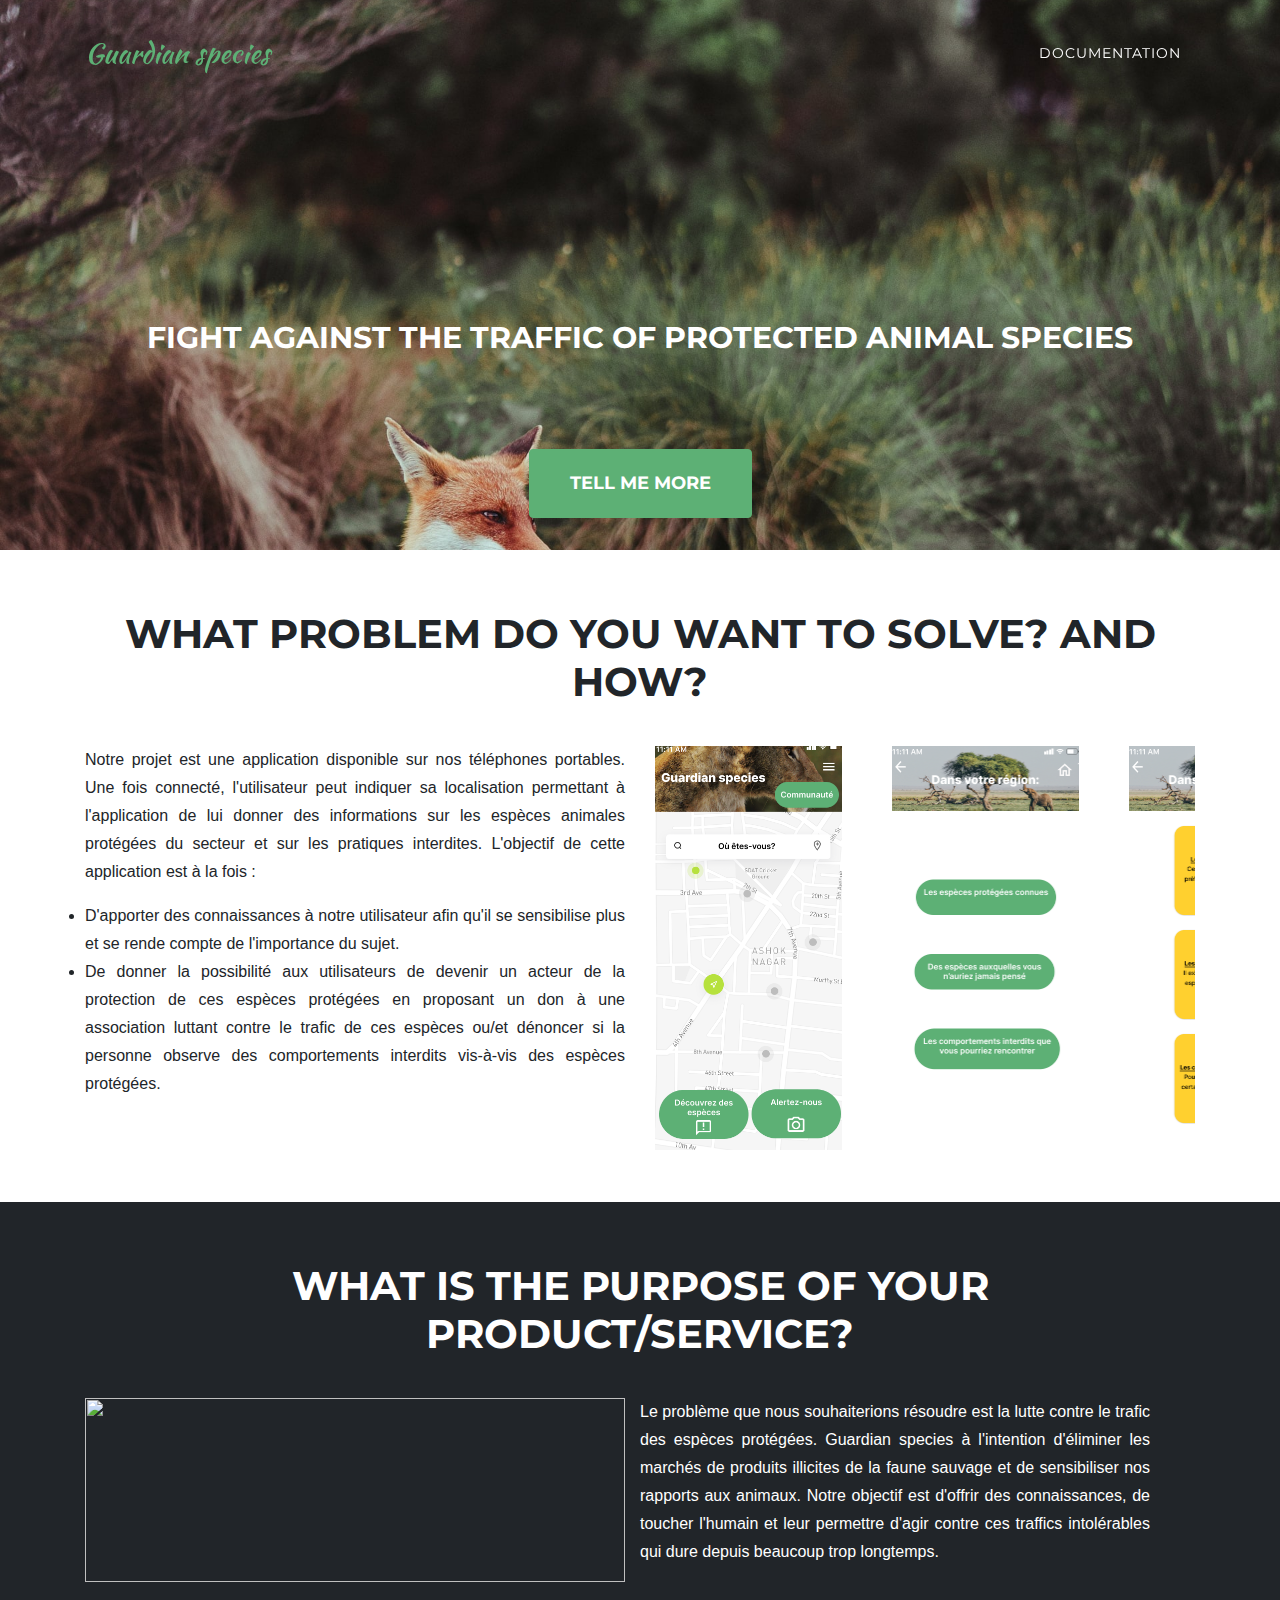
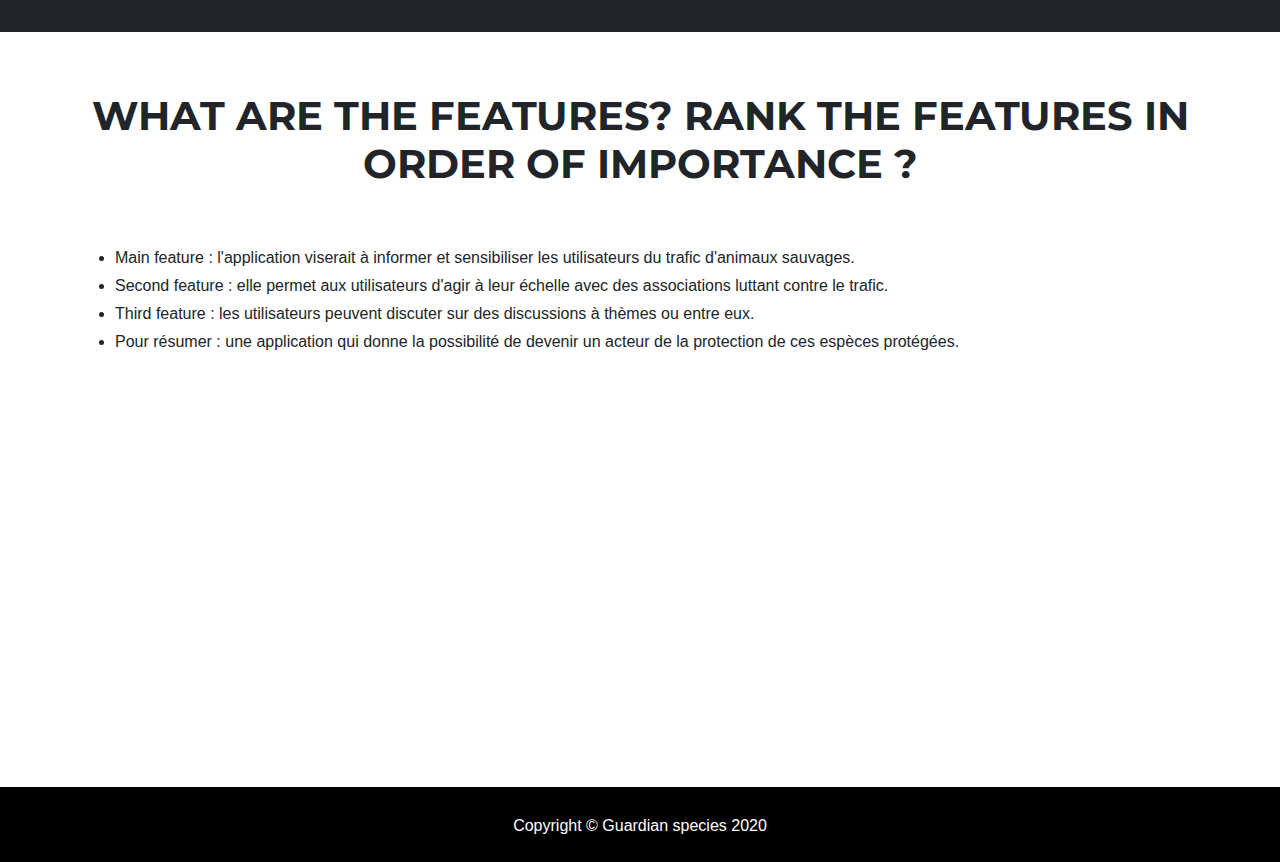
==== index.html @ 58dcd060 "first commit" ====
<!DOCTYPE html>
<html lang="en">

<head>

  <meta charset="utf-8">
  <meta name="viewport" content="width=device-width, initial-scale=1, shrink-to-fit=no">
  <meta name="description" content="">
  <meta name="author" content="">

  <title>Guardian species</title>

  <!-- Bootstrap core CSS -->
  <link rel="stylesheet" href="https://stackpath.bootstrapcdn.com/bootstrap/4.5.2/css/bootstrap.min.css" integrity="sha384-JcKb8q3iqJ61gNV9KGb8thSsNjpSL0n8PARn9HuZOnIxN0hoP+VmmDGMN5t9UJ0Z" crossorigin="anonymous">

  <link href="https://cdnjs.cloudflare.com/ajax/libs/font-awesome/5.15.1/css/all.min.css" rel="stylesheet" type="text/css">
  <link href="https://fonts.googleapis.com/css?family=Montserrat:400,700" rel="stylesheet" type="text/css">
  <link href='https://fonts.googleapis.com/css?family=Kaushan+Script' rel='stylesheet' type='text/css'>
  <link href='https://fonts.googleapis.com/css?family=Droid+Serif:400,700,400italic,700italic' rel='stylesheet' type='text/css'>
  <link href='https://fonts.googleapis.com/css?family=Roboto+Slab:400,100,300,700' rel='stylesheet' type='text/css'>

  <link href="index.css" rel="stylesheet">

</head>

<body id="page-top">

          <!-- Navigation -->
          <nav class="navbar navbar-expand-lg navbar-dark fixed-top" id="mainNav">
            <div class="container">
              <a class="navbar-brand js-scroll-trigger" href="./index.html#page-top">Guardian species</a>
              <button class="navbar-toggler navbar-toggler-right" type="button" data-toggle="collapse" data-target="#navbarResponsive" aria-controls="navbarResponsive" aria-expanded="false" aria-label="Toggle navigation">
                Menu
                <i class="fas fa-bars"></i>
              </button>
              <div class="collapse navbar-collapse" id="navbarResponsive">
                <ul class="navbar-nav text-uppercase ml-auto">
                  <li class="nav-item">
                    <a class="nav-link js-scroll-trigger" href="./doc.html">Documentation</a>
                  </li>
                </ul>
              </div>
            </div>
          </nav>

          <!-- Dropdown Work Processes -->


          <!-- Dropdown Work Processes end -->


  <!-- Header -->

  <header class="masthead">
    <div class="container" id="accueil">
      <div class="intro-text">
        <div class="intro-heading text-uppercase" style="font-size: 30px;">Fight against the traffic of protected animal species</div>


      <!-- Tell me more -->
                              <br>  
          <a class="btn btn-primary btn-xl text-uppercase js-scroll-trigger" href="#work">Tell Me More</a>
          </div>
          </div>
          </header>



      <!-- work -->
  <section class="page-section" id="work">
    <div class="container">

      <div class="row">
        <div class="col-lg-12 text-center">
          <h2 class="section-heading text-uppercase">What problem do you want to solve? And how?</h2>
        </div>
      </div>

      <div class="row">
<div class="container col-sm">
<p>
  Notre projet est une application disponible sur nos téléphones portables. Une fois connecté, l'utilisateur peut indiquer sa localisation permettant à l'application de lui donner des informations sur les espèces animales protégées du secteur et sur les pratiques interdites. L'objectif de cette application est à la fois :
  <li>D'apporter des connaissances à notre utilisateur afin qu'il se sensibilise plus et se rende compte de l'importance du sujet.  </li>
  <li>De donner la possibilité aux utilisateurs de devenir un acteur de la protection de ces espèces protégées en proposant un don à une association luttant contre le trafic de ces espèces ou/et dénoncer si la personne observe des comportements interdits vis-à-vis des espèces protégées.</li>
</p>
</div>

<div class="slider col-sm">
  <div class="slides">
    <div id="slide-1">
      <img src="assets/Home.png" alt="">
    </div>
    <div id="slide-2">
      <img src="assets/region0.png" alt="">
    </div>
    <div id="slide-3">
      <img src="assets/region.png" alt="">
    </div>
    <div id="slide-4">
      <img src="assets/prevent.png" alt="">
    </div>
    <div id="slide-5">
      <img src="assets/espece.png" alt="">
    </div>
  </div>
</div>
</div>   

    </section>



  <!-- work -->
  <section class="page-section" id="work-dark">
    <div class="container">

      <div class="row">
        <div class="col-lg-12 text-center">
          <h2 class="section-heading text-uppercase">What is the purpose of your product/service?</h2>
        </div>
      </div>


      <div class="row container">
<div class=" col-sm ">
<img src="./assets/section2.jpg" alt="">
</div>

<div class="col-sm text-desc">
  <p>
    Le problème que nous souhaiterions résoudre est la lutte contre le trafic des espèces protégées.
    Guardian species à l'intention d'éliminer les marchés de produits illicites de la faune sauvage et de sensibiliser nos rapports aux animaux. Notre objectif est d'offrir des connaissances, de toucher l'humain et leur permettre d'agir contre ces traffics intolérables qui dure depuis beaucoup trop longtemps.
  </p>
</div>
</div>   
</section>

  <!-- work -->
  <section class="page-section" id="work">
    <div class="container">

      <div class="row">
        <div class="col-lg-12 text-center">
          <h2 class="section-heading text-uppercase">What are the features? Rank the features in order of importance ?</h2>
        </div>
      </div>


      <div class="container">
<div class=" col-sm ">
<img src="./assets/section2.jpg" alt="">
</div>

<div class="col text-li">
  <p>
    <li>Main feature : l'application viserait à informer et sensibiliser les utilisateurs du trafic d'animaux sauvages.</li> 
    <li>Second feature : elle permet aux utilisateurs d'agir à leur échelle avec des associations luttant contre le trafic.</li> 
      <li>Third feature : les utilisateurs peuvent discuter sur des discussions à thèmes ou entre eux.</li> 
        <li>Pour résumer : une application qui donne la possibilité de devenir un acteur de la protection de ces espèces protégées.</li></p>
</div>

<div class="col-md-auto">
  <iframe width="727" height="409" src="https://www.youtube.com/embed/323F-kyEoKk" frameborder="0" allow="accelerometer; autoplay; clipboard-write; encrypted-media; gyroscope; picture-in-picture" allowfullscreen></iframe>
</div>

</div>   

    </section>


  <!-- Footer -->
  <footer class="footer">
          <p class="">Copyright &copy; Guardian species 2020</p>
  </footer>



  <!-- Bootstrap core JavaScript -->
  <script src="https://cdnjs.cloudflare.com/ajax/libs/jquery/3.5.1/jquery.min.js"></script>
  <script src="https://stackpath.bootstrapcdn.com/bootstrap/4.5.2/js/bootstrap.bundle.min.js"></script>
  


  <!-- Plugin JavaScript -->
  <script src="https://cdnjs.cloudflare.com/ajax/libs/jquery-easing/1.4.1/jquery.easing.min.js"></script>

  <!-- Custom scripts for this template -->
  <script src="index.js"></script>

</body>

</html>
---- index.css ----
/*!
 * Start Bootstrap - Agency v5.2.2 (https://startbootstrap.com/template-overviews/agency)
 * Copyright 2013-2019 Start Bootstrap
 * Licensed under MIT (https://github.com/BlackrockDigital/startbootstrap-agency/blob/master/LICENSE)
 */

body {
  overflow-x: hidden;
  font-family: 'Roboto Slab', -apple-system, BlinkMacSystemFont, 'Segoe UI', Roboto, 'Helvetica Neue', Arial, sans-serif, 'Apple Color Emoji', 'Segoe UI Emoji', 'Segoe UI Symbol', 'Noto Color Emoji';
}

p {
  line-height: 1.75;
  font-family: sans-serif;
  text-align: justify;}

li {
  line-height: 1.75;
  font-family: sans-serif;
  text-align: justify;}

a {
  color: #5DB075;
}

a:hover {
  color: #5DB075;
}

.text-primary {
  color: #5DB075 !important;
}

h1,
h2,
h3,
h4,
h5,
h6 {
  font-weight: 700;
  font-family: 'Montserrat', -apple-system, BlinkMacSystemFont, 'Segoe UI', Roboto, 'Helvetica Neue', Arial, sans-serif, 'Apple Color Emoji', 'Segoe UI Emoji', 'Segoe UI Symbol', 'Noto Color Emoji';
}

.page-section {
  padding: 60px 0;
  padding-bottom: 0px;
}

.page-section h2.section-heading {
  font-size: 40px;
  margin-top: 0;
  margin-bottom: 40px;
}

.page-section h3.section-subheading {
  font-size: 16px;
  font-weight: 400;
  font-style: italic;
  margin-bottom: 75px;
  text-transform: none;
  font-family: 'Droid Serif', -apple-system, BlinkMacSystemFont, 'Segoe UI', Roboto, 'Helvetica Neue', Arial, sans-serif, 'Apple Color Emoji', 'Segoe UI Emoji', 'Segoe UI Symbol', 'Noto Color Emoji';
}

@media (min-width: 768px) {
  section {
    padding: 150px 0;
  }
}

::-moz-selection {
  background: #5DB075;
  text-shadow: none;
}

::selection {
  background: #5DB075;
  text-shadow: none;
}

img::-moz-selection {
  background: transparent;
}

img::selection {
  background: transparent;
}

img::-moz-selection {
  background: transparent;
}

.btn {
  font-family: 'Montserrat', -apple-system, BlinkMacSystemFont, 'Segoe UI', Roboto, 'Helvetica Neue', Arial, sans-serif, 'Apple Color Emoji', 'Segoe UI Emoji', 'Segoe UI Symbol', 'Noto Color Emoji';
  font-weight: 700;
}

.btn-xl {
  font-size: 18px;
  padding: 20px 40px;
}

.btn-primary {
  background-color: #5DB075;
  border-color: #5DB075;
}

.btn-primary:active, .btn-primary:focus, .btn-primary:hover {
  background-color: #fec810 !important;
  border-color: #fec810 !important;
  color: white;
}

.btn-primary:active, .btn-primary:focus {
  box-shadow: 0 0 0 0.2rem rgba(254, 209, 55, 0.5) !important;
}

#mainNav {
  max-height: 550px;
  background-color: #212529;
}

#mainNav .navbar-toggler {
  font-size: 12px;
  right: 0;
  padding: 13px;
  text-transform: uppercase;
  color: white;
  border: 0;
  background-color: #5DB075;
  font-family: 'Montserrat', -apple-system, BlinkMacSystemFont, 'Segoe UI', Roboto, 'Helvetica Neue', Arial, sans-serif, 'Apple Color Emoji', 'Segoe UI Emoji', 'Segoe UI Symbol', 'Noto Color Emoji';
}

#mainNav .navbar-brand {
  color: #5DB075;
  font-family: 'Kaushan Script', -apple-system, BlinkMacSystemFont, 'Segoe UI', Roboto, 'Helvetica Neue', Arial, sans-serif, 'Apple Color Emoji', 'Segoe UI Emoji', 'Segoe UI Symbol', 'Noto Color Emoji';
}

#mainNav .navbar-brand.active, #mainNav .navbar-brand:active, #mainNav .navbar-brand:focus, #mainNav .navbar-brand:hover {
  color: #fec503;
}

#mainNav .navbar-nav .nav-item .nav-link {
  font-size: 90%;
  font-weight: 400;
  padding: 0.75em 0;
  letter-spacing: 1px;
  color: white;
  font-family: 'Montserrat', -apple-system, BlinkMacSystemFont, 'Segoe UI', Roboto, 'Helvetica Neue', Arial, sans-serif, 'Apple Color Emoji', 'Segoe UI Emoji', 'Segoe UI Symbol', 'Noto Color Emoji';
}

#mainNav .navbar-nav .nav-item .nav-link.active, #mainNav .navbar-nav .nav-item .nav-link:hover {
  color: #fec503;
  background-color: transparent;
}

@media (min-width: 992px) {
  #mainNav {
    max-height: 550px;
    padding-top: 25px;
    padding-bottom: 25px;
    transition: padding-top 0.3s, padding-bottom 0.3s;
    border: none;
    background-color: transparent;
  }
  #mainNav .navbar-brand {
    font-size: 1.75em;
    transition: all 0.3s;
  }
  #mainNav .navbar-nav .nav-item .nav-link {
    padding: 1.1em 1em !important;
  }
  #mainNav.navbar-shrink {
    padding-top: 0;
    padding-bottom: 0;
    background-color: #212529;
  }
  #mainNav.navbar-shrink .navbar-brand {
    font-size: 1.25em;
    padding: 12px 0;
  }
}

header.masthead {
  max-height: 550px;
  text-align: center;
  color: white;
  background-image: url("./assets/header-bg.jpg");
  background-repeat: no-repeat;
  background-attachment: fixed !important;
  background-position: center center;
  background-size: cover;
}

header.masthead .intro-text {
  padding-top: 150px;
  padding-bottom: 100px;
}

header.masthead .intro-text .intro-lead-in {
  font-size: 22px;
  font-style: italic;
  line-height: 22px;
  margin-bottom: 25px;
  font-family: 'Droid Serif', -apple-system, BlinkMacSystemFont, 'Segoe UI', Roboto, 'Helvetica Neue', Arial, sans-serif, 'Apple Color Emoji', 'Segoe UI Emoji', 'Segoe UI Symbol', 'Noto Color Emoji';
}

header.masthead .intro-text .intro-heading {
  font-size: 50px;
  font-weight: 700;
  line-height: 50px;
  margin-bottom: 25px;
  font-family: 'Montserrat', -apple-system, BlinkMacSystemFont, 'Segoe UI', Roboto, 'Helvetica Neue', Arial, sans-serif, 'Apple Color Emoji', 'Segoe UI Emoji', 'Segoe UI Symbol', 'Noto Color Emoji';
}

@media (min-width: 768px) {
  header.masthead .intro-text {
    padding-top: 300px;
    padding-bottom: 200px;
  }
  header.masthead .intro-text .intro-lead-in {
    font-size: 40px;
    font-style: italic;
    line-height: 40px;
    margin-bottom: 25px;
    font-family: 'Droid Serif', -apple-system, BlinkMacSystemFont, 'Segoe UI', Roboto, 'Helvetica Neue', Arial, sans-serif, 'Apple Color Emoji', 'Segoe UI Emoji', 'Segoe UI Symbol', 'Noto Color Emoji';
  }
  header.masthead .intro-text .intro-heading {
    font-size: 75px;
    font-weight: 700;
    line-height: 75px;
    margin-bottom: 50px;
    font-family: 'Montserrat', -apple-system, BlinkMacSystemFont, 'Segoe UI', Roboto, 'Helvetica Neue', Arial, sans-serif, 'Apple Color Emoji', 'Segoe UI Emoji', 'Segoe UI Symbol', 'Noto Color Emoji';
  }
}

.service-heading {
  margin: 15px 0;
  text-transform: none;
}


.timeline {
  position: relative;
  padding: 0;
  list-style: none;
}

.timeline:before {
  position: absolute;
  top: 0;
  bottom: 0;
  left: 40px;
  width: 2px;
  margin-left: -1.5px;
  content: '';
  background-color: #e9ecef;
}

.timeline > li {
  position: relative;
  min-height: 50px;
  margin-bottom: 50px;
}

.timeline > li:after, .timeline > li:before {
  display: table;
  content: ' ';
}

.timeline > li:after {
  clear: both;
}

.timeline > li .timeline-panel {
  position: relative;
  float: right;
  width: 100%;
  padding: 0 20px 0 100px;
  text-align: left;
}

.timeline > li .timeline-panel:before {
  right: auto;
  left: -15px;
  border-right-width: 15px;
  border-left-width: 0;
}

.timeline > li .timeline-panel:after {
  right: auto;
  left: -14px;
  border-right-width: 14px;
  border-left-width: 0;
}

.timeline > li .timeline-image {
  position: absolute;
  z-index: 100;
  left: 0;
  width: 80px;
  height: 80px;
  margin-left: 0;
  text-align: center;
  color: white;
  border: 7px solid #e9ecef;
  border-radius: 100%;
  background-color: #5DB075;
}

.timeline > li .timeline-image h4 {
  font-size: 10px;
  line-height: 14px;
  margin-top: 12px;
}

.timeline > li.timeline-inverted > .timeline-panel {
  float: right;
  padding: 0 20px 0 100px;
  text-align: left;
}

.timeline > li.timeline-inverted > .timeline-panel:before {
  right: auto;
  left: -15px;
  border-right-width: 15px;
  border-left-width: 0;
}

.timeline > li.timeline-inverted > .timeline-panel:after {
  right: auto;
  left: -14px;
  border-right-width: 14px;
  border-left-width: 0;
}

.timeline > li:last-child {
  margin-bottom: 0;
}

.timeline .timeline-heading h4 {
  margin-top: 0;
  color: inherit;
}

.timeline .timeline-heading h4.subheading {
  text-transform: none;
}

.timeline .timeline-body > ul,
.timeline .timeline-body > p {
  margin-bottom: 0;
}

@media (min-width: 768px) {
  .timeline:before {
    left: 50%;
  }
  .timeline > li {
    min-height: 100px;
    margin-bottom: 100px;
  }
  .timeline > li .timeline-panel {
    float: left;
    width: 41%;
    padding: 0 20px 20px 30px;
    text-align: right;
  }
  .timeline > li .timeline-image {
    left: 50%;
    width: 100px;
    height: 100px;
    margin-left: -50px;
  }
  .timeline > li .timeline-image h4 {
    font-size: 13px;
    line-height: 18px;
    margin-top: 16px;
  }
  .timeline > li.timeline-inverted > .timeline-panel {
    float: right;
    padding: 0 30px 20px 20px;
    text-align: left;
  }
}

@media (min-width: 992px) {
  .timeline > li {
    min-height: 150px;
  }
  .timeline > li .timeline-panel {
    padding: 0 20px 20px;
  }
  .timeline > li .timeline-image {
    width: 150px;
    height: 150px;
    margin-left: -75px;
  }
  .timeline > li .timeline-image h4 {
    font-size: 18px;
    line-height: 26px;
    margin-top: 30px;
  }
  .timeline > li.timeline-inverted > .timeline-panel {
    padding: 0 20px 20px;
  }
}

@media (min-width: 1200px) {
  .timeline > li {
    min-height: 170px;
  }
  .timeline > li .timeline-panel {
    padding: 0 20px 20px 100px;
  }
  .timeline > li .timeline-image {
    width: 170px;
    height: 170px;
    margin-left: -85px;
  }
  .timeline > li .timeline-image h4 {
    margin-top: 40px;
  }
  .timeline > li.timeline-inverted > .timeline-panel {
    padding: 0 100px 20px 20px;
  }
}

.team-member {
  margin-bottom: 50px;
  text-align: center;
}

.team-member img {
  width: 225px;
  height: 225px;
  border: 7px solid rgba(0, 0, 0, 0.1);
}

.team-member h4 {
  margin-top: 25px;
  margin-bottom: 0;
  text-transform: none;
}

.team-member p {
  margin-top: 0;
}

section#contact {
  background-color: #212529;
  background-image: url("./assets/map-image.png");
  background-repeat: no-repeat;
  background-position: center;
}

section#contact .section-heading {
  color: #fff;
}

section#contact .form-group {
  margin-bottom: 25px;
}

section#contact .form-group input,
section#contact .form-group textarea {
  padding: 20px;
}

section#contact .form-group input.form-control {
  height: auto;
}

section#contact .form-group textarea.form-control {
  height: 248px;
}

section#contact .form-control:focus {
  border-color: #5DB075;
  box-shadow: none;
}

section#contact ::-webkit-input-placeholder {
  font-weight: 700;
  color: #ced4da;
  font-family: 'Montserrat', -apple-system, BlinkMacSystemFont, 'Segoe UI', Roboto, 'Helvetica Neue', Arial, sans-serif, 'Apple Color Emoji', 'Segoe UI Emoji', 'Segoe UI Symbol', 'Noto Color Emoji';
}

section#contact :-moz-placeholder {
  font-weight: 700;
  color: #ced4da;
  font-family: 'Montserrat', -apple-system, BlinkMacSystemFont, 'Segoe UI', Roboto, 'Helvetica Neue', Arial, sans-serif, 'Apple Color Emoji', 'Segoe UI Emoji', 'Segoe UI Symbol', 'Noto Color Emoji';
}

section#contact ::-moz-placeholder {
  font-weight: 700;
  color: #ced4da;
  font-family: 'Montserrat', -apple-system, BlinkMacSystemFont, 'Segoe UI', Roboto, 'Helvetica Neue', Arial, sans-serif, 'Apple Color Emoji', 'Segoe UI Emoji', 'Segoe UI Symbol', 'Noto Color Emoji';
}

section#contact :-ms-input-placeholder {
  font-weight: 700;
  color: #ced4da;
  font-family: 'Montserrat', -apple-system, BlinkMacSystemFont, 'Segoe UI', Roboto, 'Helvetica Neue', Arial, sans-serif, 'Apple Color Emoji', 'Segoe UI Emoji', 'Segoe UI Symbol', 'Noto Color Emoji';
}

.footer {
  padding-top: 25px;
  padding-bottom: 50px;
  text-align: center;
}

.footer ul.quicklinks {
  font-size: 90%;
  line-height: 40px;
  margin-bottom: 0;
  text-transform: none;
  font-family: 'Montserrat', -apple-system, BlinkMacSystemFont, 'Segoe UI', Roboto, 'Helvetica Neue', Arial, sans-serif, 'Apple Color Emoji', 'Segoe UI Emoji', 'Segoe UI Symbol', 'Noto Color Emoji';
}

ul.social-buttons {
  margin-bottom: 0;
}

ul.social-buttons li a {
  font-size: 20px;
  line-height: 50px;
  display: block;
  width: 50px;
  height: 50px;
  transition: all 0.3s;
  color: white;
  border-radius: 100%;
  outline: none;
  background-color: #212529;
}

ul.social-buttons li a:active, ul.social-buttons li a:focus, ul.social-buttons li a:hover {
  background-color: #5DB075;
}


.dropdown-menu {
  position: absolute;
  line-height: 0.8;
  top: 100%;
  left: 0;
  z-index: 1000;
  display: none;
  float: left;
  min-width: 10rem;
  padding: 0rem 0;
  margin: 0rem 0 0;
  font-size: 1rem;
  color: #212529;
  text-align: left;
  list-style: none;
  background-color:#212529;
  background-clip: padding-box;
  border: 1px solid transparent;
  border-radius: 0rem;
}


.dropdown-item:hover, .dropdown-item:focus {
  color: #16181b;
  text-decoration: none;
  background-color: transparent;
}

.shrink {
  background-color: transparent;
}

div.border#educational{
  margin-right: 20px;
  margin-left: 20px;
  padding-top: 20px;
  background-color: transparent;
  backdrop-filter: blur(8px);
  -webkit-backdrop-filter: blur(8px);
}

div.border#educational:hover {
  background-color: #fed3365d;
  transition: 0.3s;
}



.slider {
  width: 300px;
  text-align: center;
  overflow: hidden;
}

.slides {
  display: flex;
  
  overflow-x: auto;
  scroll-snap-type: x mandatory;
  
  
  
  scroll-behavior: smooth;
  -webkit-overflow-scrolling: touch;
  
  /*
  scroll-snap-points-x: repeat(300px);
  scroll-snap-type: mandatory;
  */
}
.slides::-webkit-scrollbar {
  width: 10px;
  height: 10px;
}
.slides::-webkit-scrollbar-thumb {
  background: black;
  border-radius: 10px;
}
.slides::-webkit-scrollbar-track {
  background: transparent;
}
.slides > div {
  scroll-snap-align: start;
  flex-shrink: 0;
  width: 187px;
  height: 406px;
  margin-right: 50px;
  border-radius: 10px;
  background: #eee;
  transform-origin: center center;
  transform: scale(1);
  transition: transform 0.5s;
  position: relative;
  
  display: flex;
  justify-content: center;
  align-items: center;
  font-size: 100px;
}
.slides > div:target {
/*   transform: scale(0.8); */
}
.author-info {
  background: rgba(0, 0, 0, 0.75);
  color: white;
  padding: 0.75rem;
  text-align: center;
  position: absolute;
  bottom: 0;
  left: 0;
  width: 100%;
  margin: 0;
}
.author-info a {
  color: white;
}
img {
  object-fit: cover;
  position: absolute;
  top: 0;
  left: 0;
  width: 100%;
  height: 100%;
}

.slider > a {
  display: inline-flex;
  width: 1.5rem;
  height: 1.5rem;
  background: white;
  text-decoration: none;
  align-items: center;
  justify-content: center;
  border-radius: 50%;
  margin: 0 0 0.5rem 0;
  position: relative;
}
.slider > a:active {
  top: 1px;
}
.slider > a:focus {
  background: #000;
}

.text-desc p{
  font-family: sans-serif;
  text-justify: auto;
}

.text-desc li{
  font-family: sans-serif;
  text-justify: auto;
}

.page-section h2.section-heading {
  font-size: 40px;
  padding-top: 0px !important;
  margin-top: 0;
  margin-bottom: 40px;
}

.text-li p {
  text-align: center;
}


section#work-dark {
  background-color: #212529;
  margin-top: 50px;
  padding-bottom: 50px;
}

section#work-dark h2 {
  color: white;
}

section#work-dark p {
  color: white;
}

footer {
  background-color: #000;
height: 30px;
margin-right: auto;
margin-left: auto;
display: block;
}

footer p {
color: white;
text-align: center;
margin-bottom: 20px;
}
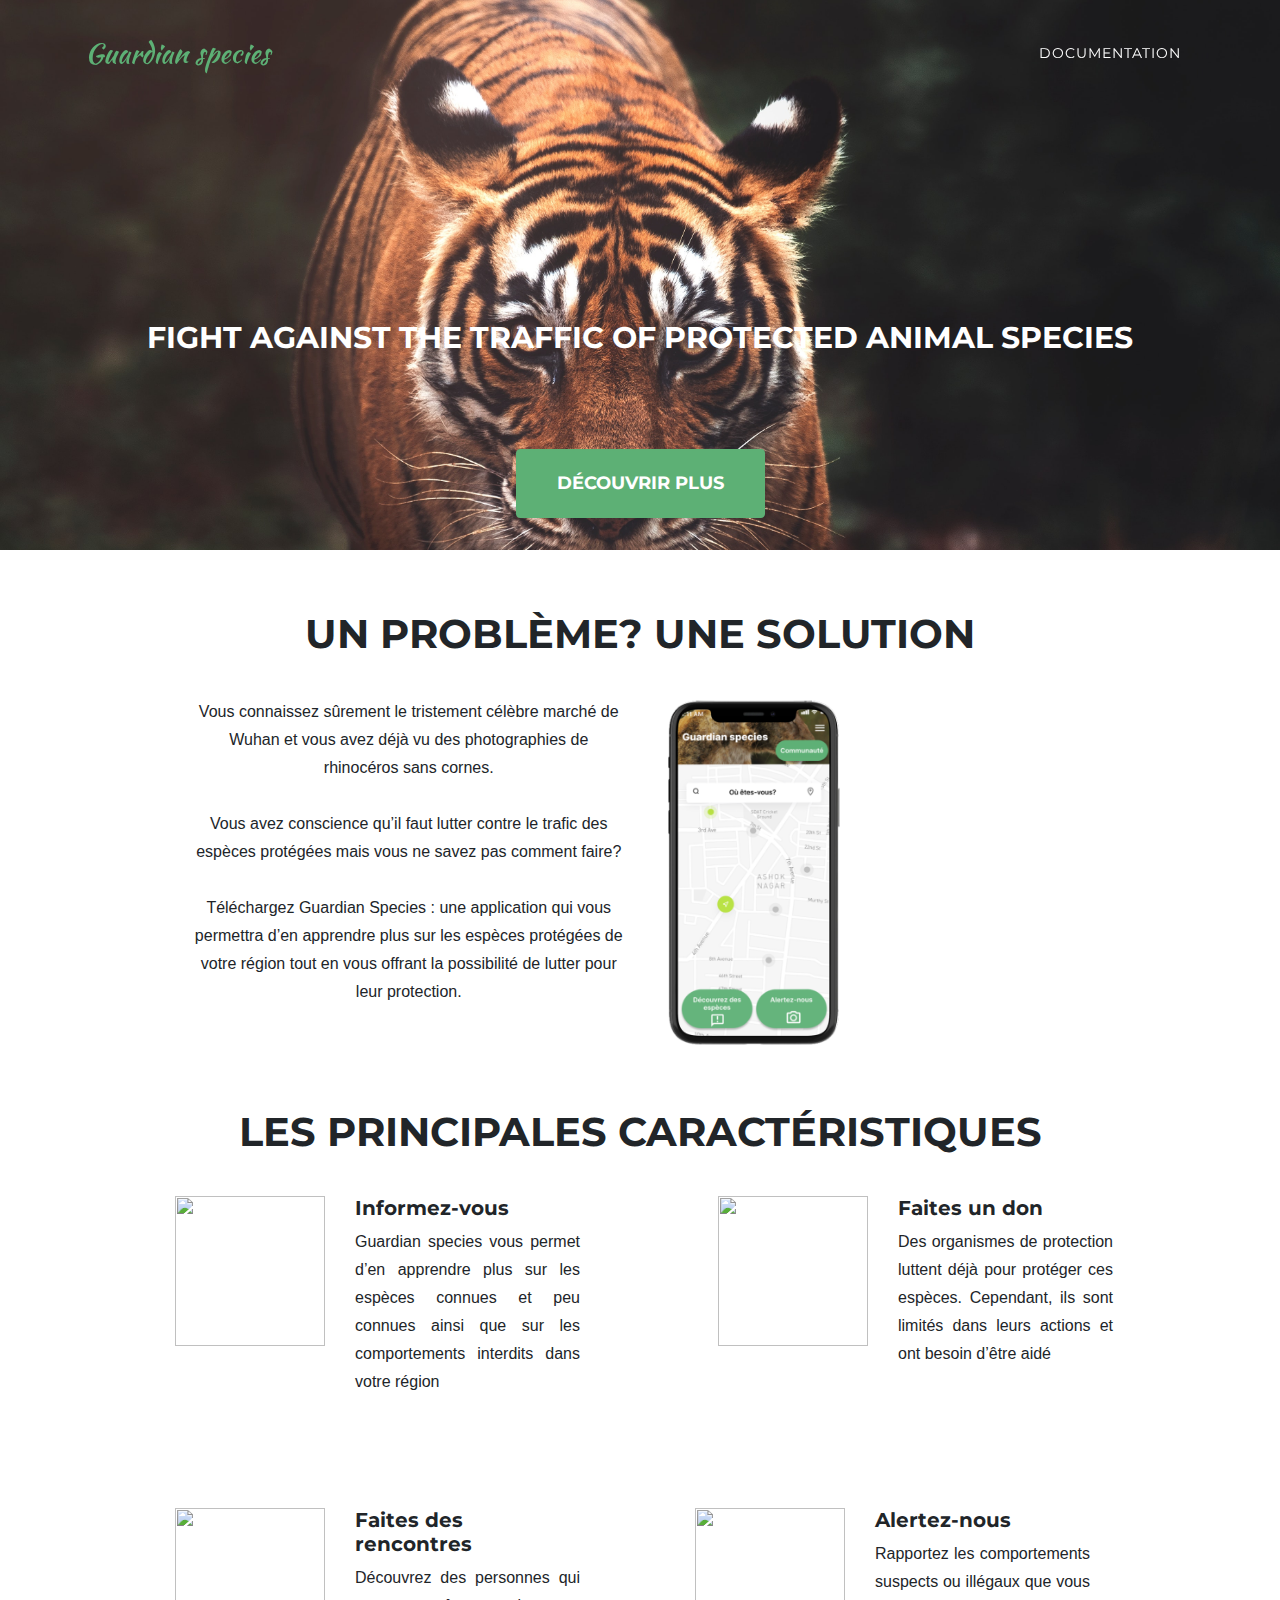
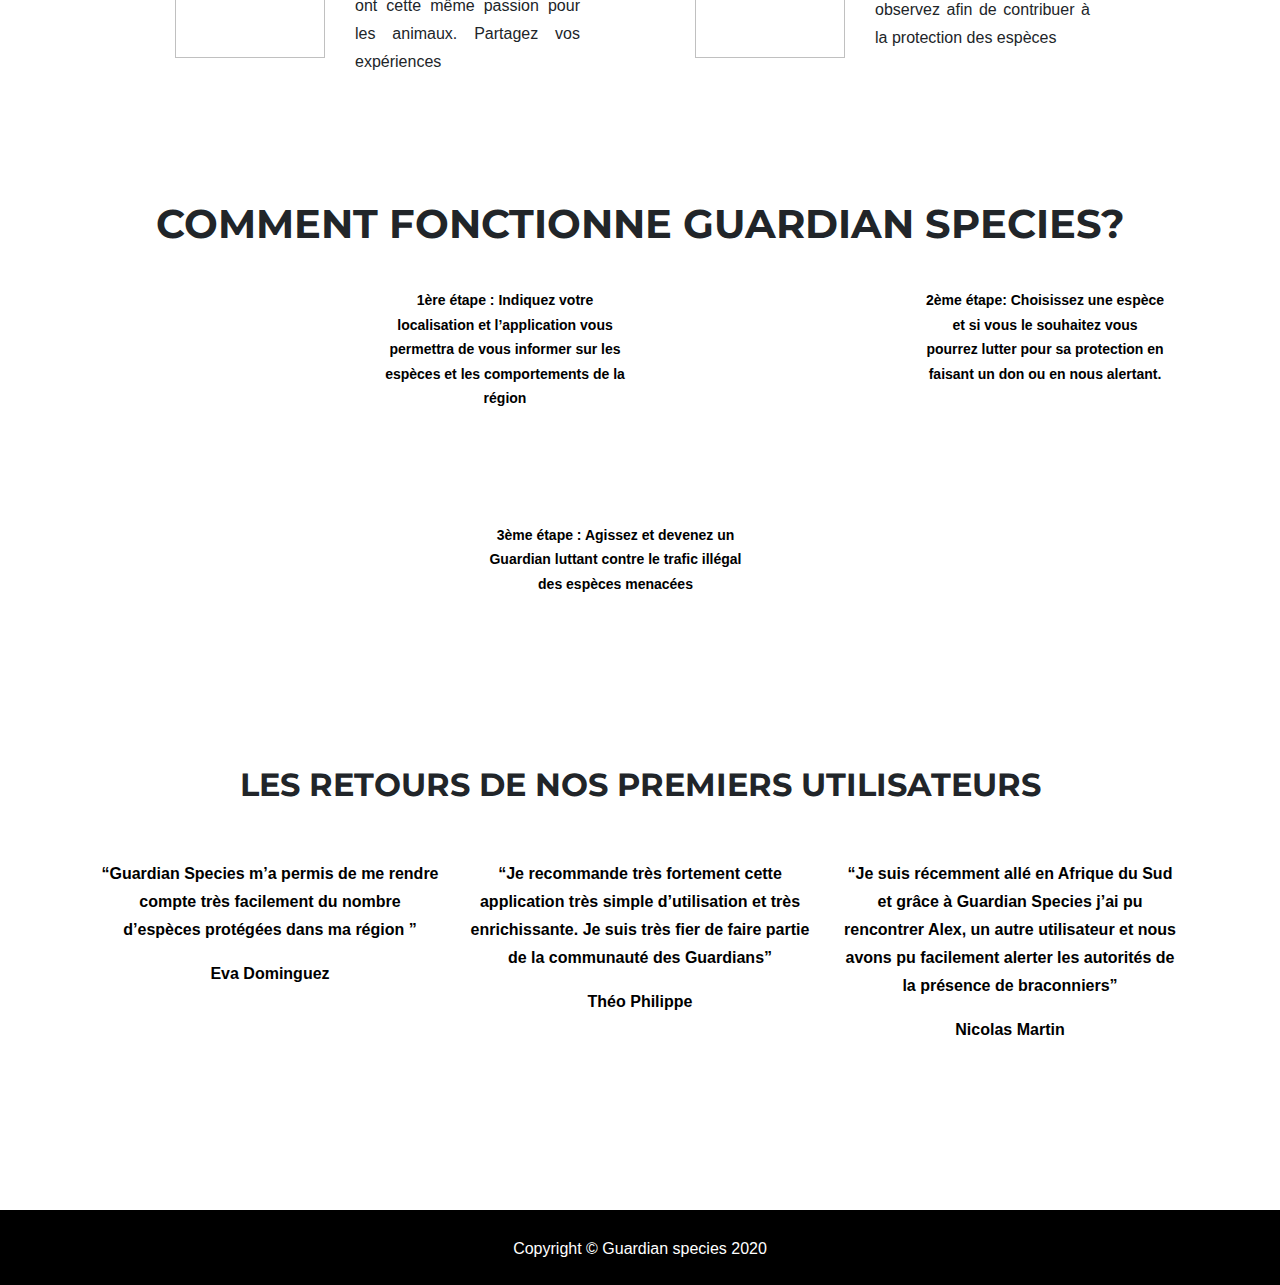
==== commit 05b1f93f: "new style" ====
--- a/index.html
+++ b/index.html
@@ -59,7 +59,7 @@
 
       <!-- Tell me more -->
                               <br>  
-          <a class="btn btn-primary btn-xl text-uppercase js-scroll-trigger" href="#work">Tell Me More</a>
+          <a class="btn btn-primary btn-xl text-uppercase js-scroll-trigger" href="#work">Découvrir Plus</a>
           </div>
           </div>
           </header>
@@ -72,68 +72,30 @@
 
       <div class="row">
         <div class="col-lg-12 text-center">
-          <h2 class="section-heading text-uppercase">What problem do you want to solve? And how?</h2>
-        </div>
-      </div>
-
+          <h2 class="section-heading text-uppercase">Un problème? Une solution</h2>
+        </div>
+      </div>
+
+      <div class="col-lg-10 center-div">
       <div class="row">
 <div class="container col-sm">
 <p>
-  Notre projet est une application disponible sur nos téléphones portables. Une fois connecté, l'utilisateur peut indiquer sa localisation permettant à l'application de lui donner des informations sur les espèces animales protégées du secteur et sur les pratiques interdites. L'objectif de cette application est à la fois :
-  <li>D'apporter des connaissances à notre utilisateur afin qu'il se sensibilise plus et se rende compte de l'importance du sujet.  </li>
-  <li>De donner la possibilité aux utilisateurs de devenir un acteur de la protection de ces espèces protégées en proposant un don à une association luttant contre le trafic de ces espèces ou/et dénoncer si la personne observe des comportements interdits vis-à-vis des espèces protégées.</li>
-</p>
-</div>
-
-<div class="slider col-sm">
-  <div class="slides">
-    <div id="slide-1">
-      <img src="assets/Home.png" alt="">
-    </div>
-    <div id="slide-2">
-      <img src="assets/region0.png" alt="">
-    </div>
-    <div id="slide-3">
-      <img src="assets/region.png" alt="">
-    </div>
-    <div id="slide-4">
-      <img src="assets/prevent.png" alt="">
-    </div>
-    <div id="slide-5">
-      <img src="assets/espece.png" alt="">
-    </div>
-  </div>
+  Vous connaissez sûrement le tristement célèbre marché de Wuhan et vous avez déjà vu des photographies de rhinocéros sans cornes. 
+<br> <br>
+  Vous avez conscience qu’il faut lutter contre le trafic des espèces protégées mais vous ne savez pas comment faire? 
+  <br> <br>
+  Téléchargez Guardian Species : une application qui vous permettra d’en apprendre plus sur les espèces protégées de votre région tout en vous offrant la possibilité de lutter pour leur protection. </p>
+</div>
+
+<div class="map-screen col-sm">
+  <img src="assets/map-1.png" alt="">
 </div>
 </div>   
+</div>
 
     </section>
 
 
-
-  <!-- work -->
-  <section class="page-section" id="work-dark">
-    <div class="container">
-
-      <div class="row">
-        <div class="col-lg-12 text-center">
-          <h2 class="section-heading text-uppercase">What is the purpose of your product/service?</h2>
-        </div>
-      </div>
-
-
-      <div class="row container">
-<div class=" col-sm ">
-<img src="./assets/section2.jpg" alt="">
-</div>
-
-<div class="col-sm text-desc">
-  <p>
-    Le problème que nous souhaiterions résoudre est la lutte contre le trafic des espèces protégées.
-    Guardian species à l'intention d'éliminer les marchés de produits illicites de la faune sauvage et de sensibiliser nos rapports aux animaux. Notre objectif est d'offrir des connaissances, de toucher l'humain et leur permettre d'agir contre ces traffics intolérables qui dure depuis beaucoup trop longtemps.
-  </p>
-</div>
-</div>   
-</section>
 
   <!-- work -->
   <section class="page-section" id="work">
@@ -141,32 +103,181 @@
 
       <div class="row">
         <div class="col-lg-12 text-center">
-          <h2 class="section-heading text-uppercase">What are the features? Rank the features in order of importance ?</h2>
+          <h2 class="section-heading text-uppercase">Les principales caractéristiques</h2>
+        </div>
+      </div>
+
+      <div class="row container caracteristics">
+<div class=" col-6 row mr-2">
+  <div class="col">
+<img src="https://s3-alpha-sig.figma.com/img/1865/15de/bcbdad7f28ac500818ff440e1bca8448?Expires=1607299200&Signature=Yt5yRtR3rp9pika4JLx6EoFogEchuiXQ28aKx0riqUd3LAhNFwUSYDXc9Sn381ox1nGUVYOKjtyFps1fHbg49GVhI7LEc3HnK8dRjP2Y2so0oIMBElbjZwOiv53LqHx7lkeabgmAlYDZJk1x3dl63E0olhFv5iy376x1T86o5zFRv5k5wDhAMb~ZMkcjSRA4TI7yLkzwb8pTkDzUhM9f5WZT1Ov7hPadUI5-p5NnxIGT2FK7lm6cDJTk2hYK7VN~wLmxhKI53gcJt6H~7ZAgRmAC5B0U2KqrvGZEY8asrr9Bmu-2YJ0aJgqtFNqUHQV9WC~TN1~I0FQJG8H9PhEBpQ__&Key-Pair-Id=APKAINTVSUGEWH5XD5UA" alt="">
+  </div>
+
+  <div class="col"> 
+    <h5>
+      Informez-vous
+    </h5>
+<p>
+  Guardian species vous permet d’en apprendre plus sur les espèces connues et peu connues ainsi que sur les comportements interdits dans votre région
+</p>
+  </div>
+</div>
+
+<div class=" col-6 row">
+  <div class="col droite">
+<img src="https://s3-alpha-sig.figma.com/img/a908/236c/7808305dad871d74d7ddb2e83bf9ffd3?Expires=1607299200&Signature=anZJ~Xz6DtezrpsRi68nOs-JBnlokNGIrnMApn5Bz3Ct8AG1o8W--gHFUyy9REgno600aF9-iFJ--T50Ym8N7p1P8qLRKJ8NCe6IeBzXZ5rqlMq2mzChhso-rz4B45sn5~pkXMCAQ5ZPFx7xNSqMXt1QgYzu9bOg~iazAJ0oVOg~7oEnrKH8~pQilZCWwWzeVlzbR8I~oX2w5NtaIZjY4Aq~vJUCYDpGIsAvDnSfQbAxRB7MNunIudBRQVlUH2h3Zy3Cy9dxUHh513ySZy-GLr3mXbSxujEXcPd84rAzmivSeAmxADBD1Q2kzDd7ch-6-UABlM9MqTXLlGxrOdNsWg__&Key-Pair-Id=APKAINTVSUGEWH5XD5UA" alt="">
+  </div>
+
+  <div class="col"> 
+    <h5>
+      Faites un don
+    </h5>
+<p>
+  Des organismes de protection luttent déjà pour protéger ces espèces. Cependant, ils sont limités dans leurs actions et ont besoin d’être aidé
+</p>
+  </div>
+</div>
+      </div>
+
+      <div class="row container caracteristics mt-5 pt-5">
+        <div class=" col-6 row ">
+          <div class="col">
+        <img src="https://s3-alpha-sig.figma.com/img/1231/2351/a814db7fccf142e68d786741de7950d8?Expires=1607299200&Signature=Qi~F~gt3MYcolHJCk57VSiT3vLuio1Av1Y~GjbhKv5ePFKAAllsa~1Q0ufxsETgGhCH-9xLg4s2plBvuhj1LFRhyd287kIXqOQXTz4rt0Oc1eaMQltptS1QRNATChTZcD0bwVOjO~vNxVpFBlRp4dG0T7M6ifA71iqrHDRnmZUrs7JNGGwBf1zG16DSPVqiCyDEQ7frX86SmpBr3HjY1mnPm~5NQr1YnnLpiGgNneU5Wywy-eitYHLYzYyutZ~7w9AeenjqPjpfc~77xyP4kBBClFRViSqt7H33CYh9o2r21jnCfOfdyqYS2TwpxUzABsQkVUDuXHlrU41~1WqOJdA__&Key-Pair-Id=APKAINTVSUGEWH5XD5UA" alt="">
+          </div>
+        
+          <div class="col"> 
+            <h5>
+              Faites des rencontres
+            </h5>
+        <p>
+          Découvrez des personnes qui ont cette même passion pour les animaux. Partagez vos expériences 
+        </p>
+          </div>
+        </div>
+        
+        <div class=" col-6 row">
+          <div class="col droite">
+        <img src="https://s3-alpha-sig.figma.com/img/a4d8/d77c/6f28a19fb860b41d1881c36bf2b12d12?Expires=1607299200&Signature=NbjwFziVPULvlxZR9odPkCCnBBnfI2xKbGV866N~LQTnjz2tY4vIaecerGjm~bADZDrvO8P2E0-h5EfePkL-rsaYHP66GhhOAXhgEWpT-lJOZeq8mA3tQy~RWXKBnyDpq8U5tyUZBoG74dz~t-G16nCmqndkr~Pc6VwJXx7F4GTAJb2YZZjsczMdYZlBtkgQHaRYVZHwlxIG~ccTCJwr4l21lB6WKJRT8TMcf0JSPo1vfnxsST640z-HiHBwxGwYpgGNYTZI7UksVa0WY-7y9WgnKA6tqaMkjpUE8yAaZYHHQWBjxjMH-ctkl9h60Q6DHlLIxez9ZfOYbJwT22jKnA__&Key-Pair-Id=APKAINTVSUGEWH5XD5UA" alt="">
+          </div>
+        
+          <div class="col"> 
+            <h5>
+              Alertez-nous
+            </h5>
+        <p>
+          Rapportez les comportements suspects ou illégaux que vous observez afin de contribuer à la protection des espèces
+        </p>
+          </div>
+        </div>
+              </div>
+</div>
+</section>
+
+  <!-- work -->
+  <section class="page-section" id="work">
+    <div class="container">
+
+      <div class="row mt-5">
+        <div class="col-lg-12 text-center">
+          <h2 class="section-heading text-uppercase">Comment fonctionne Guardian Species?</h2>
         </div>
       </div>
 
 
       <div class="container">
 <div class=" col-sm ">
-<img src="./assets/section2.jpg" alt="">
-</div>
-
-<div class="col text-li">
-  <p>
-    <li>Main feature : l'application viserait à informer et sensibiliser les utilisateurs du trafic d'animaux sauvages.</li> 
-    <li>Second feature : elle permet aux utilisateurs d'agir à leur échelle avec des associations luttant contre le trafic.</li> 
-      <li>Third feature : les utilisateurs peuvent discuter sur des discussions à thèmes ou entre eux.</li> 
-        <li>Pour résumer : une application qui donne la possibilité de devenir un acteur de la protection de ces espèces protégées.</li></p>
-</div>
-
-<div class="col-md-auto">
-  <iframe width="727" height="409" src="https://www.youtube.com/embed/323F-kyEoKk" frameborder="0" allow="accelerometer; autoplay; clipboard-write; encrypted-media; gyroscope; picture-in-picture" allowfullscreen></iframe>
+</div>
+
+<div class="row fonctionnement">
+
+  <div class="col-6">
+    <div class="row">
+      <div class="col">
+      <img src="https://s3-alpha-sig.figma.com/img/af0f/8ff3/7927dfcc890907f3ec22b262be3e9c11?Expires=1607299200&Signature=IAsBPI2aD2hSOfOZ2gBcVlj~x66qzn7GTuP9nyZWPJJvCA4op7h-iUSApaFtzLN9kXL-Do6TA0ZX~SwN06WoG3VFbKIuJklf~[base64]~8Y3-q1WUIKIU~KNGjsKAcPNkf2Hky-nA__&Key-Pair-Id=APKAINTVSUGEWH5XD5UA" alt="">
+      </div>
+      <div class="col">
+        <img src="https://s3-alpha-sig.figma.com/img/4108/98b1/8fec6f14f45fcef357e5dba86c629313?Expires=1607299200&Signature=g8S~tKS38pf0srs~U51kj4qGrRh7kcU31NrIpY-EjNVZDvOuxknCbYhiYB2d7uD5V6h~9EvlvbZozmKP6TSAk7~6~9EefT0AakgYoER~FxIeWO1cPpIysSVxKYk3AMNlX7C9K-TV5~UxKcfO8xfLHEtxkn2aMc2THVZRyq1iF4OhM1qPuX1KmBaLUQQXHU3Caa6yyVYE3sH1nqb6Z45Ec1hPTQs3U8v8bJ5BaCqoadMJcX3-XKDErmjydDOUbW2wAzNMQE5wGURsFPZsqxkiRTSjjewmWmMX-R6I6GCKCMM-JoP-GZNoHAN4HtppMhRvN0vAvO1yEOr-9X~nUqu-6w__&Key-Pair-Id=APKAINTVSUGEWH5XD5UA" alt="">
+      </div>
+      <div class="row col-6 center-div">
+        <p>
+          1ère étape : Indiquez votre localisation et l’application vous permettra de vous informer sur les espèces et les comportements de la région
+        </p>
+      </div>
+    </div>
+  </div>
+
+  <div class="col-6">
+    <div class="row">
+      <div class="col">
+      <img src="https://s3-alpha-sig.figma.com/img/ae8e/3f45/f8ee4c7835d314625687156b5ffa7985?Expires=1607299200&Signature=[base64]~di~j0uC9yd8caw7fi~IuL9B53oEJMZrwQ0tYc3Q__&Key-Pair-Id=APKAINTVSUGEWH5XD5UA" alt="">
+      </div>
+      <div class="col">
+        <img src="https://s3-alpha-sig.figma.com/img/cb94/c8bd/227285b7a17a71f59e0563e07a970826?Expires=1607299200&Signature=OTk-QtD~nhHZ0UfQ6nJ2muSH94cbhX3amxDq-MAileKu56xIekUNzqOOCiQsmMvU46MkG0ZQIdJmAes3szvx46Xw9V70vyjUoQ5Od-3yWCdNWTzXGNkhAjEeICaJ~Yw2p2qu1fg-5tkIElGVlzgLWYuRnHEmPtUqTMX0odGeU8yuGSdBEkQNPUFEVnGZV46ZBdo85Tq3sZbWQcmH2Rt9MA3l3M9nPsi0lLf55ZB~boEX2QJQVe6WVwiCd8WLRZ5VyxLITO-3oqWXZlfpnHHcEPzMhFrALZ6FTYXn-aI4ovTsaJNKUFSGQ6GFWUHNhJ5fkIQ1vxtNrusfskcUn~y3yA__&Key-Pair-Id=APKAINTVSUGEWH5XD5UA" alt="">
+      </div>
+      <div class="row col-6 center-div">
+        <p>
+          2ème étape: Choisissez une espèce et si vous le souhaitez vous pourrez lutter pour sa protection en faisant un don ou en nous alertant.        
+        </p>
+      </div>
+    </div>
+  </div>
+
+</div>
+
+<div class="row fonctionnement mt-5 col-10">
+
+  <div class="col-3 float-right">
+<img src="https://s3-alpha-sig.figma.com/img/0ac5/4025/1c4284737477544b7197adf2ff64b5e8?Expires=1607299200&Signature=A5skZc8l0APEEhgL753KhULl4fV8MbWRRjvKoQ6-VzW7UPCyvO4kM9xoLMOmM9YUsGluh4BQfmFszQtvBB5qOWqty8CryBqLMIEyY4O1NhidKCwFKSoLb5nUFpe6~hUgHQ-UEaC5POo9BPH695EAJ7Pt8goZMY9oPOzclCI~ifUsFOXijwZi2WfuOmBW2mY0jhcy-jyzwul~H~hLgDTS7aWkw6X4GSf0cC7XLpqgcchno71SeDvQGyALN3-KCFWRFMKzXZNg0gmB9NhvBK2gYxgRQFRgM3m3UnnMzgCpg2uf~spnsxr-Gog62KXwHYcfLlnhyNaebalZDPIcY03peA__&Key-Pair-Id=APKAINTVSUGEWH5XD5UA" alt="">
+</div>
+
+<div class="col-4 ml-5 mr-5 mt-5">
+<p>3ème étape : Agissez et devenez un Guardian luttant contre le trafic illégal des espèces menacées 
+  </p>
+</div>
+
+<div class="col-3">
+<img src="https://s3-alpha-sig.figma.com/img/3310/f400/7031c616cd59329371e9d043d0f0e189?Expires=1607299200&Signature=VcE-W0UCpU6Uwss41OkM2SgXnsD2VkRDsTSkdZFtENBoiPau8~nrbgOBvPaBkMe6vmf6c9FIeUGu1ooUjFP2ZUxMWFpo7d7xHODY66fJP4iPTckuwuPa30-ACYUW9lrb4QxK0705Nu50xb8n9dn8uiFXOigJqFzOeN2jrn0GfMBOtQZm-vuEtUq22-prVLZOxLdcsbPHn75wxywwc9XxxHWfMiUfeZu16a27vV~gQXdEPQ6yC3XrTlWT2Z1zgLd~0KJ3LnLLfFu2uWsgw~ZHqcXu66fV7K6DDKgE2FN56b9NRWrXMHT3MDwhcMTRASXQ~3Ln3TTfPa1tC0-53oe1bw__&Key-Pair-Id=APKAINTVSUGEWH5XD5UA" alt="">
+</div>
+
+
 </div>
 
 </div>   
 
     </section>
 
+    <section id="work">
+
+      <div class="container">
+      <div class="row mt-1">
+        <div class="col-lg-12 text-center">
+          <h2 class="section-heading text-uppercase">Les retours de nos premiers utilisateurs</h2>
+        </div>
+      </div>
+
+
+      <div class="container retours mt-5">
+        <div class="row">
+          <div class="col">
+<p>“Guardian Species m’a permis de me rendre compte très facilement du nombre d’espèces protégées dans ma région ”</p>
+<p>Eva Dominguez</p>
+          </div>
+
+          <div class="col">
+<p>“Je recommande très fortement cette application très simple d’utilisation et très enrichissante. Je suis très fier de faire partie de la communauté des Guardians”</p>
+<p>Théo Philippe</p>
+          </div>
+
+          <div class="col">
+<p>“Je suis récemment allé en Afrique du Sud et grâce à Guardian Species j’ai pu rencontrer Alex, un autre utilisateur et nous avons pu facilement alerter les autorités de la présence de braconniers”</p>
+<p>Nicolas Martin</p>
+          </div>
+
+
+        </div>
+      </div>
+    </div>
+    </section>
 
   <!-- Footer -->
   <footer class="footer">
--- a/index.css
+++ b/index.css
@@ -12,7 +12,8 @@
 p {
   line-height: 1.75;
   font-family: sans-serif;
-  text-align: justify;}
+  text-align: center;
+}
 
 li {
   line-height: 1.75;
@@ -509,30 +510,6 @@
   text-align: center;
 }
 
-.footer ul.quicklinks {
-  font-size: 90%;
-  line-height: 40px;
-  margin-bottom: 0;
-  text-transform: none;
-  font-family: 'Montserrat', -apple-system, BlinkMacSystemFont, 'Segoe UI', Roboto, 'Helvetica Neue', Arial, sans-serif, 'Apple Color Emoji', 'Segoe UI Emoji', 'Segoe UI Symbol', 'Noto Color Emoji';
-}
-
-ul.social-buttons {
-  margin-bottom: 0;
-}
-
-ul.social-buttons li a {
-  font-size: 20px;
-  line-height: 50px;
-  display: block;
-  width: 50px;
-  height: 50px;
-  transition: all 0.3s;
-  color: white;
-  border-radius: 100%;
-  outline: none;
-  background-color: #212529;
-}
 
 ul.social-buttons li a:active, ul.social-buttons li a:focus, ul.social-buttons li a:hover {
   background-color: #5DB075;
@@ -571,116 +548,16 @@
   background-color: transparent;
 }
 
-div.border#educational{
-  margin-right: 20px;
-  margin-left: 20px;
-  padding-top: 20px;
-  background-color: transparent;
-  backdrop-filter: blur(8px);
-  -webkit-backdrop-filter: blur(8px);
-}
-
-div.border#educational:hover {
-  background-color: #fed3365d;
-  transition: 0.3s;
-}
-
-
-
-.slider {
-  width: 300px;
-  text-align: center;
-  overflow: hidden;
-}
-
-.slides {
-  display: flex;
-  
-  overflow-x: auto;
-  scroll-snap-type: x mandatory;
-  
-  
-  
-  scroll-behavior: smooth;
-  -webkit-overflow-scrolling: touch;
-  
-  /*
-  scroll-snap-points-x: repeat(300px);
-  scroll-snap-type: mandatory;
-  */
-}
-.slides::-webkit-scrollbar {
-  width: 10px;
-  height: 10px;
-}
-.slides::-webkit-scrollbar-thumb {
-  background: black;
-  border-radius: 10px;
-}
-.slides::-webkit-scrollbar-track {
-  background: transparent;
-}
-.slides > div {
-  scroll-snap-align: start;
-  flex-shrink: 0;
-  width: 187px;
-  height: 406px;
-  margin-right: 50px;
-  border-radius: 10px;
-  background: #eee;
-  transform-origin: center center;
-  transform: scale(1);
-  transition: transform 0.5s;
-  position: relative;
-  
-  display: flex;
-  justify-content: center;
-  align-items: center;
-  font-size: 100px;
-}
-.slides > div:target {
-/*   transform: scale(0.8); */
-}
-.author-info {
-  background: rgba(0, 0, 0, 0.75);
-  color: white;
-  padding: 0.75rem;
-  text-align: center;
-  position: absolute;
-  bottom: 0;
-  left: 0;
-  width: 100%;
-  margin: 0;
-}
-.author-info a {
-  color: white;
-}
-img {
-  object-fit: cover;
-  position: absolute;
-  top: 0;
-  left: 0;
-  width: 100%;
-  height: 100%;
-}
-
-.slider > a {
-  display: inline-flex;
-  width: 1.5rem;
-  height: 1.5rem;
-  background: white;
-  text-decoration: none;
-  align-items: center;
-  justify-content: center;
-  border-radius: 50%;
-  margin: 0 0 0.5rem 0;
-  position: relative;
-}
-.slider > a:active {
-  top: 1px;
-}
-.slider > a:focus {
-  background: #000;
+.center-div {
+  margin-left: auto;
+  margin-right: auto;
+  display: block;
+}
+
+.map-screen img{
+height: 350px;
+width: auto;
+float: left;
 }
 
 .text-desc p{
@@ -732,3 +609,42 @@
 text-align: center;
 margin-bottom: 20px;
 }
+
+.caracteristics img {
+width: 150px;
+height: 150px;
+float: right;
+}
+
+.caracteristics p {
+  text-align: justify;
+  }
+
+  .caracteristics .droite {
+margin-left: 20px; 
+ }
+
+
+ .fonctionnement{
+
+margin-right: auto;
+margin-left: auto;
+ }
+
+ .fonctionnement img {
+   height: 350px;
+   width: auto;
+ }
+
+ .fonctionnement p {
+   font-size: 14px;
+  font-weight: bold;
+  text-align: center;
+  color: #000000;
+}
+
+.retours p{
+color: black;
+text-align: center;
+font-weight: bold;
+}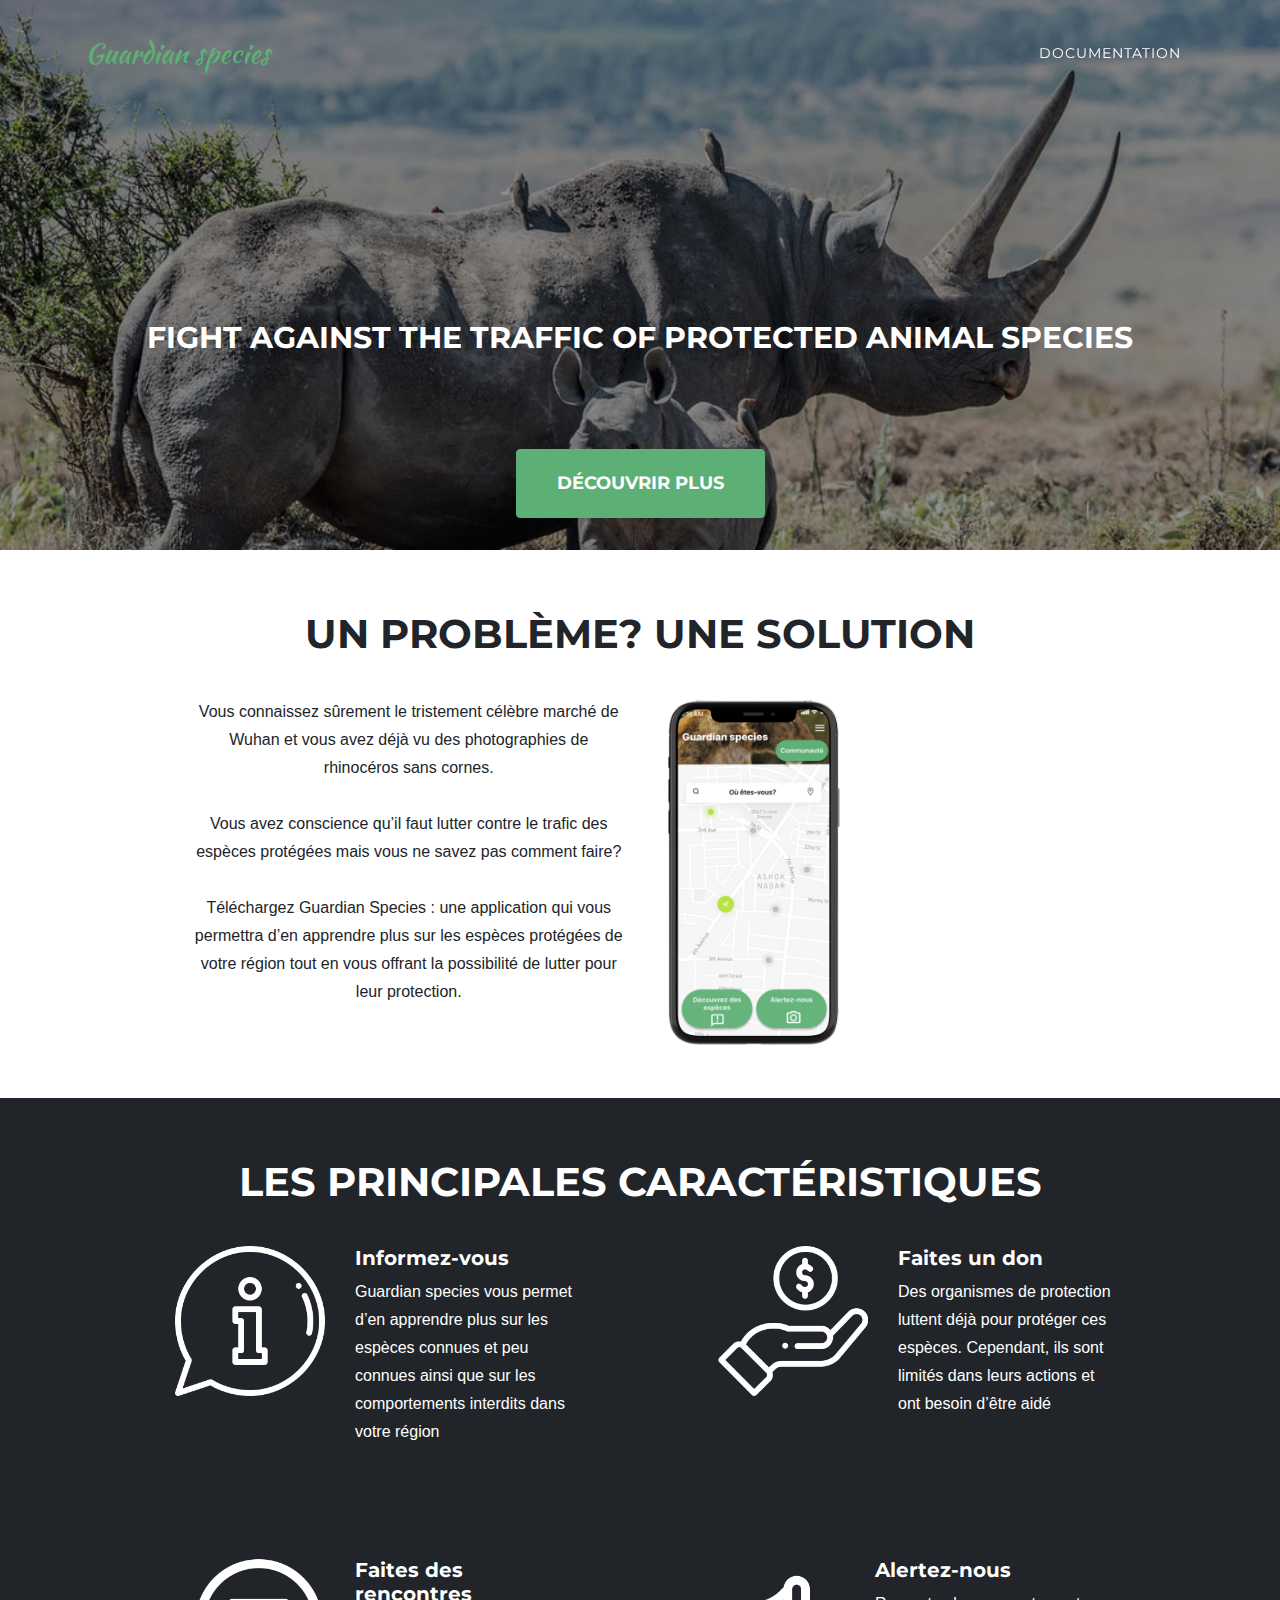
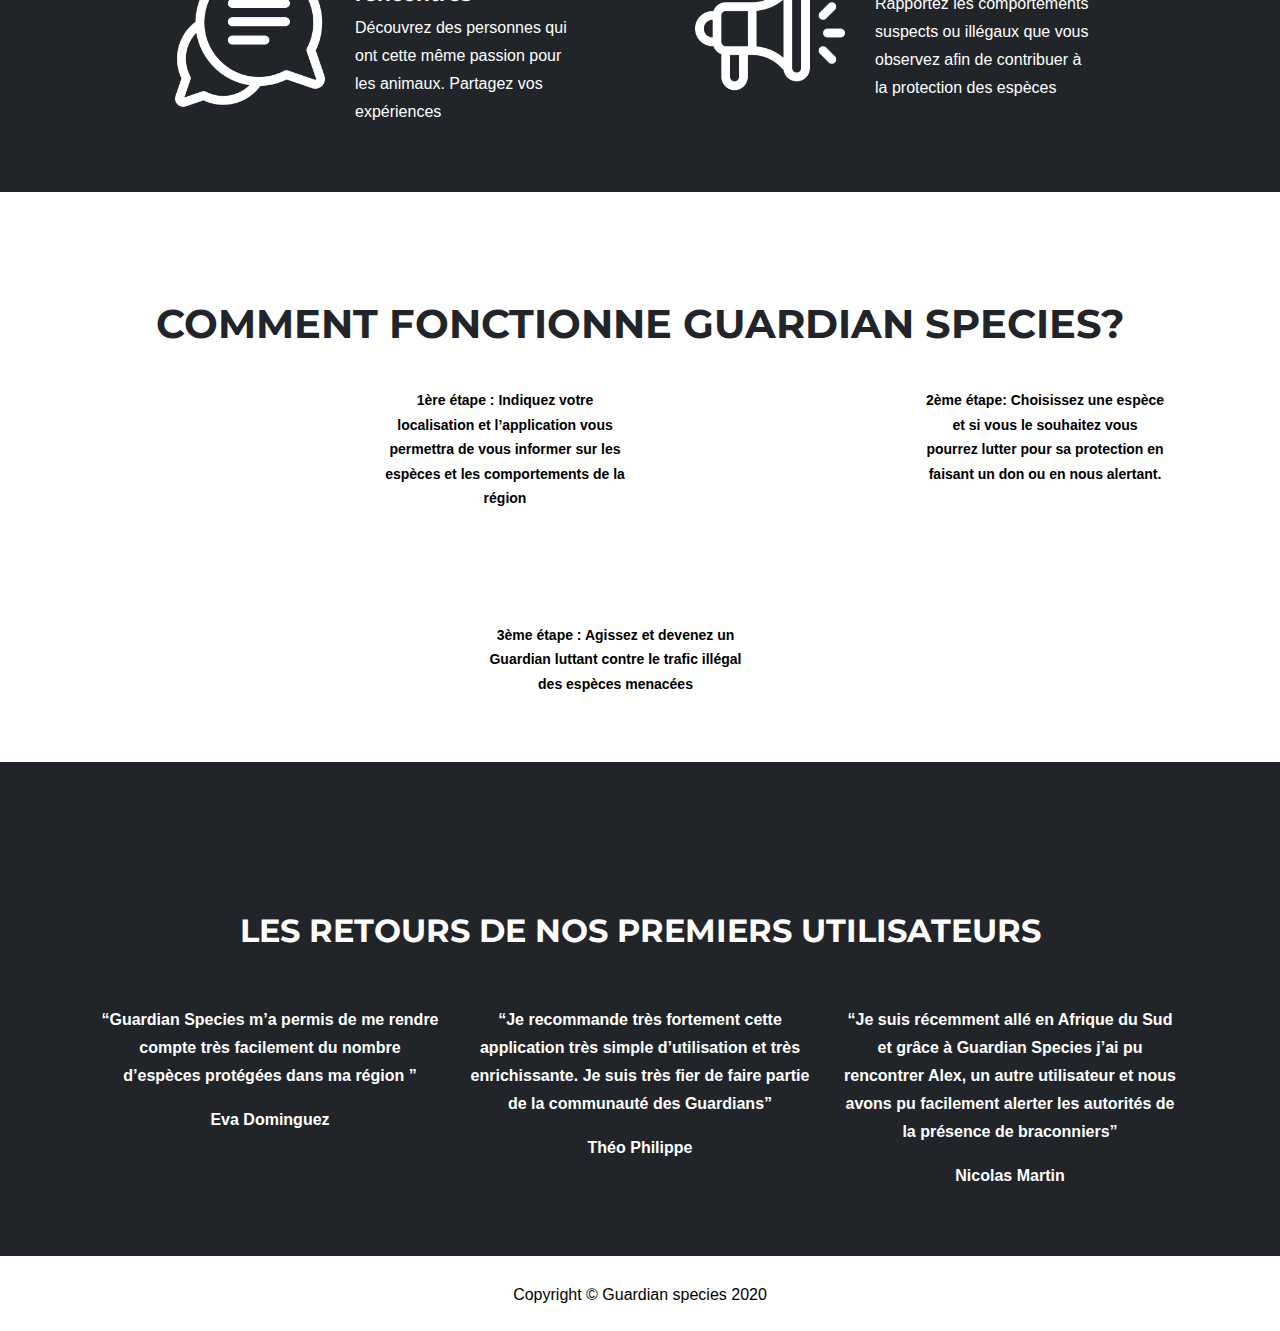
==== commit 51d4c0e2: "icons" ====
--- a/index.html
+++ b/index.html
@@ -98,7 +98,7 @@
 
 
   <!-- work -->
-  <section class="page-section" id="work">
+  <section class="page-section" id="work-dark">
     <div class="container">
 
       <div class="row">
@@ -110,7 +110,7 @@
       <div class="row container caracteristics">
 <div class=" col-6 row mr-2">
   <div class="col">
-<img src="https://s3-alpha-sig.figma.com/img/1865/15de/bcbdad7f28ac500818ff440e1bca8448?Expires=1607299200&Signature=Yt5yRtR3rp9pika4JLx6EoFogEchuiXQ28aKx0riqUd3LAhNFwUSYDXc9Sn381ox1nGUVYOKjtyFps1fHbg49GVhI7LEc3HnK8dRjP2Y2so0oIMBElbjZwOiv53LqHx7lkeabgmAlYDZJk1x3dl63E0olhFv5iy376x1T86o5zFRv5k5wDhAMb~ZMkcjSRA4TI7yLkzwb8pTkDzUhM9f5WZT1Ov7hPadUI5-p5NnxIGT2FK7lm6cDJTk2hYK7VN~wLmxhKI53gcJt6H~7ZAgRmAC5B0U2KqrvGZEY8asrr9Bmu-2YJ0aJgqtFNqUHQV9WC~TN1~I0FQJG8H9PhEBpQ__&Key-Pair-Id=APKAINTVSUGEWH5XD5UA" alt="">
+<img src="assets/informez.png" alt="">
   </div>
 
   <div class="col"> 
@@ -125,7 +125,7 @@
 
 <div class=" col-6 row">
   <div class="col droite">
-<img src="https://s3-alpha-sig.figma.com/img/a908/236c/7808305dad871d74d7ddb2e83bf9ffd3?Expires=1607299200&Signature=anZJ~Xz6DtezrpsRi68nOs-JBnlokNGIrnMApn5Bz3Ct8AG1o8W--gHFUyy9REgno600aF9-iFJ--T50Ym8N7p1P8qLRKJ8NCe6IeBzXZ5rqlMq2mzChhso-rz4B45sn5~pkXMCAQ5ZPFx7xNSqMXt1QgYzu9bOg~iazAJ0oVOg~7oEnrKH8~pQilZCWwWzeVlzbR8I~oX2w5NtaIZjY4Aq~vJUCYDpGIsAvDnSfQbAxRB7MNunIudBRQVlUH2h3Zy3Cy9dxUHh513ySZy-GLr3mXbSxujEXcPd84rAzmivSeAmxADBD1Q2kzDd7ch-6-UABlM9MqTXLlGxrOdNsWg__&Key-Pair-Id=APKAINTVSUGEWH5XD5UA" alt="">
+<img src="assets/don.png" alt="">
   </div>
 
   <div class="col"> 
@@ -142,7 +142,7 @@
       <div class="row container caracteristics mt-5 pt-5">
         <div class=" col-6 row ">
           <div class="col">
-        <img src="https://s3-alpha-sig.figma.com/img/1231/2351/a814db7fccf142e68d786741de7950d8?Expires=1607299200&Signature=Qi~F~gt3MYcolHJCk57VSiT3vLuio1Av1Y~GjbhKv5ePFKAAllsa~1Q0ufxsETgGhCH-9xLg4s2plBvuhj1LFRhyd287kIXqOQXTz4rt0Oc1eaMQltptS1QRNATChTZcD0bwVOjO~vNxVpFBlRp4dG0T7M6ifA71iqrHDRnmZUrs7JNGGwBf1zG16DSPVqiCyDEQ7frX86SmpBr3HjY1mnPm~5NQr1YnnLpiGgNneU5Wywy-eitYHLYzYyutZ~7w9AeenjqPjpfc~77xyP4kBBClFRViSqt7H33CYh9o2r21jnCfOfdyqYS2TwpxUzABsQkVUDuXHlrU41~1WqOJdA__&Key-Pair-Id=APKAINTVSUGEWH5XD5UA" alt="">
+        <img src="assets/rencontres.png" alt="">
           </div>
         
           <div class="col"> 
@@ -157,7 +157,7 @@
         
         <div class=" col-6 row">
           <div class="col droite">
-        <img src="https://s3-alpha-sig.figma.com/img/a4d8/d77c/6f28a19fb860b41d1881c36bf2b12d12?Expires=1607299200&Signature=NbjwFziVPULvlxZR9odPkCCnBBnfI2xKbGV866N~LQTnjz2tY4vIaecerGjm~bADZDrvO8P2E0-h5EfePkL-rsaYHP66GhhOAXhgEWpT-lJOZeq8mA3tQy~RWXKBnyDpq8U5tyUZBoG74dz~t-G16nCmqndkr~Pc6VwJXx7F4GTAJb2YZZjsczMdYZlBtkgQHaRYVZHwlxIG~ccTCJwr4l21lB6WKJRT8TMcf0JSPo1vfnxsST640z-HiHBwxGwYpgGNYTZI7UksVa0WY-7y9WgnKA6tqaMkjpUE8yAaZYHHQWBjxjMH-ctkl9h60Q6DHlLIxez9ZfOYbJwT22jKnA__&Key-Pair-Id=APKAINTVSUGEWH5XD5UA" alt="">
+        <img src="assets/alerte.png" alt="">
           </div>
         
           <div class="col"> 
@@ -246,10 +246,10 @@
 
     </section>
 
-    <section id="work">
+    <section id="work-dark">
 
       <div class="container">
-      <div class="row mt-1">
+      <div class="row mt-0">
         <div class="col-lg-12 text-center">
           <h2 class="section-heading text-uppercase">Les retours de nos premiers utilisateurs</h2>
         </div>
--- a/index.css
+++ b/index.css
@@ -597,7 +597,7 @@
 }
 
 footer {
-  background-color: #000;
+  background-color: #fff;
 height: 30px;
 margin-right: auto;
 margin-left: auto;
@@ -605,7 +605,7 @@
 }
 
 footer p {
-color: white;
+color: black;
 text-align: center;
 margin-bottom: 20px;
 }
@@ -617,8 +617,12 @@
 }
 
 .caracteristics p {
-  text-align: justify;
-  }
+  text-align: left;
+  }
+
+  .caracteristics h5 {
+    color: white;
+    }
 
   .caracteristics .droite {
 margin-left: 20px; 
